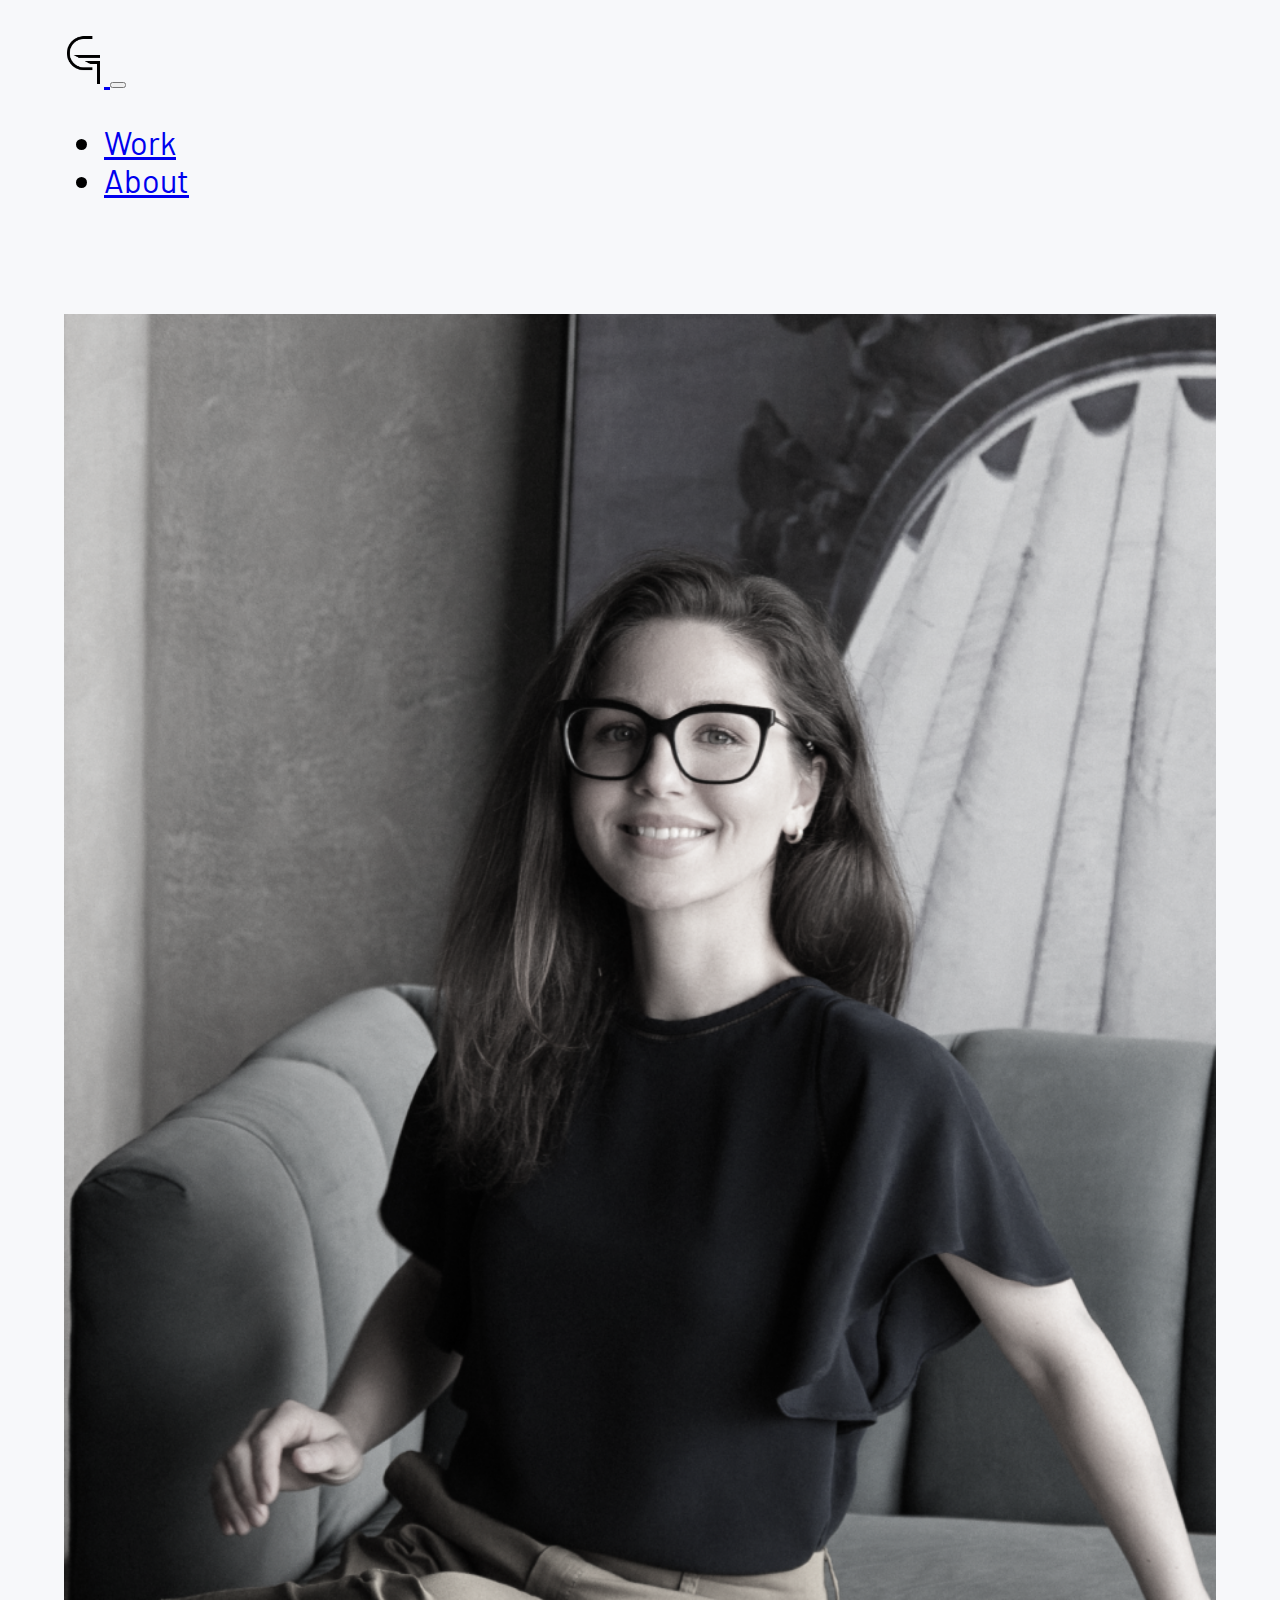
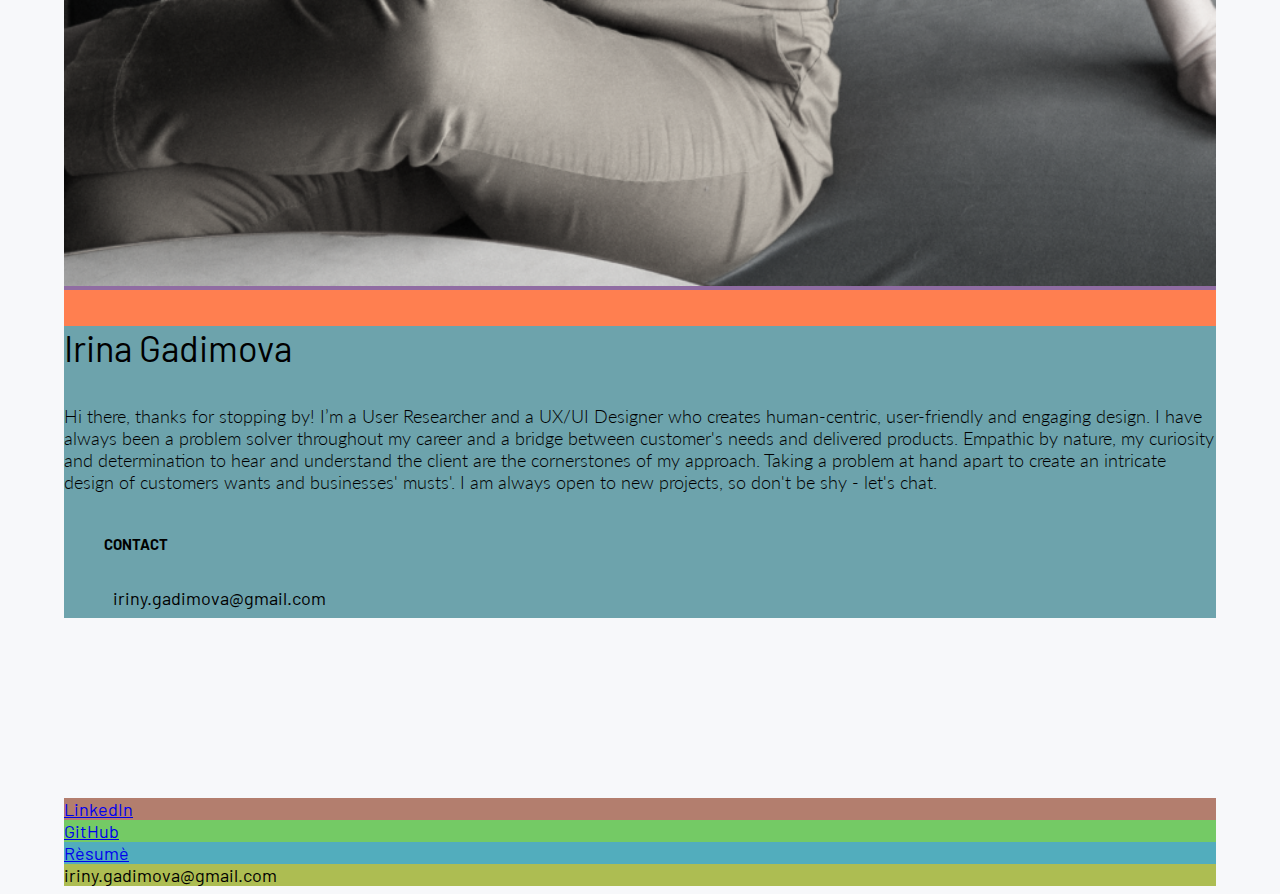
==== Views/about.html @ 30be273a "first push" ====
<!DOCTYPE html>
<html lang="en">
<head>
    <meta charset="UTF-8">
    <meta http-equiv="X-UA-Compatible" content="IE=edge">
    <meta name="viewport" content="width=device-width, initial-scale=1.0">
    <!--Bootstrap CSS-->
    <link href="https://cdn.jsdelivr.net/npm/bootstrap@5.0.1/dist/css/bootstrap.min.css" rel="stylesheet"
        integrity="sha384-+0n0xVW2eSR5OomGNYDnhzAbDsOXxcvSN1TPprVMTNDbiYZCxYbOOl7+AMvyTG2x" crossorigin="anonymous">
    <title>About</title>
    <link rel="stylesheet" href="../styles/style.css">
    <link rel="preconnect" href="https://fonts.gstatic.com">
    <link href="https://fonts.googleapis.com/css2?family=Barlow:wght@300;400;500&display=swap" rel="stylesheet">
    <link href="https://fonts.googleapis.com/css2?family=Lato:wght@300;400&display=swap" rel="stylesheet">
    
</head>
<body>
<!--Header-->
    <nav class="navbar navbar-expand-lg navbar-light bg-light">
        <!--margin left here-->
        <div class="container-fluid">
            <a class="navbar-brand" href="../index.html">
                <img src="../Assets/Images/Logo.png" alt="logo" width="40" height="50">
            </a>
            <button class="navbar-toggler" type="button" data-bs-toggle="collapse" data-bs-target="#navbarNav"
                aria-controls="navbarNav" aria-expanded="false" aria-label="Toggle navigation">
                <span class="navbar-toggler-icon"></span>
            </button>
            <div class="collapse navbar-collapse" id="navbarNav">
                <ul class="navbar-nav ms-auto">
                    <!--ms-auto here to align right-->
                    <li class="nav-item">
                        <a class="nav-link" href="file:///Users/irinagadimova/Documents/MyCode/Portfolio/index.html">Work</a>
                    </li>
                    <li class="nav-item">
                        <a class="nav-link active" aria-current="page" href="file:///Users/irinagadimova/Documents/MyCode/Portfolio/about.html">About</a>
                    </li>
                </ul>
            </div>
        </div>
    </nav>
<!--End of Header-->

<!--Bio-->
    <div class="bio">
        <div class="row" style="background-color: coral;">
            <div class="offset-md-1 col-md-4 offset-lg-2 col-lg-3" style="background-color: rgb(144, 108, 162);">
                <img class="image-fluid" src="../Assets/Images/Profile_img.png" alt="Irina_Gadimova" style='width: 100%;'>
            </div>

            <div class="col-lg-6 col-md-6" style="background-color: rgb(109, 163, 172);">
                <h3>Irina Gadimova</h3>
                <p>Hi there, thanks for stopping by! I’m a User Researcher and a UX/UI Designer who creates human-centric, user-friendly
                and engaging design.
                
                I have always been a problem solver throughout my career and a bridge between customer's needs and delivered products.
                Empathic by nature, my curiosity and determination to hear and understand the client are the cornerstones of my
                approach. Taking a problem at hand apart to create an intricate design of customers wants and businesses' musts'.
                
                I am always open to new projects, so don't be shy - let's chat.</p>
                <ul>
                    <h5 style=>CONTACT</h5>
                    <li>iriny.gadimova@gmail.com</li>
                    <!-- <h5>LINKS</h5>
                    <li>Rèsumè</li>
                    <li>LinkedIn</li>
                    <li>GitHub</li> -->
                </ul>
            </div>

            
        </div>
    </div>
<!--End of Bio-->

<!--Footer-->
<footer class="footer mt-auto py-3 bg-light">
    <div class="row" style="background-color: coral;">
        <div class="col-lg-2" style="background-color: rgb(179, 126, 110);"><a
                href="https://www.linkedin.com/in/irinagadimova/">LinkedIn</a>
        </div>

        <div class="col-lg-2" style="background-color: rgb(116, 202, 101);"><a
                href="https://github.com/Irina180586">GitHub</a>
        </div>

        <div class="col-lg-2" style="background-color: rgb(82, 173, 189);"><a
                href="https://drive.google.com/file/d/1n3N2F0VDuVDbtKS9IpGz_LiXDh_C2J0A/view?usp=sharing">Rèsumè</a>
        </div>

        <div class="col-lg-6 text-end" style="background-color: rgb(173, 189, 82);">
            iriny.gadimova@gmail.com
        </div>

    </div>
</footer>

<!--End of Footer-->

</body>
</html>
---- styles/style.css ----
/* Global Styles */
html {
   font-size: 18px;  
}

body{
    font-family: 'Barlow', sans-serif;
    background-color: #F7F8FA;
    margin-left: 5%;
    margin-right: 5%;
}

h1 {
    font-weight: 300;
}


h3 {
    font-size: 2rem;
    font-family: 'Barlow', sans-serif;
    font-weight: 400;
}

/* h5 {
    color: #787171;
} */

h4 {
    padding: 1.5rem;
}

p {
    font-family: 'Lato', sans-serif;
    font-weight: 300;
    font-size: 1rem;
}

.line-through {
    text-decoration: line-through 3px;
}

.bio ul {
    margin: 0px;
}

.bio ul h5 {
    padding-top: 1rem;
    
}

.bio li {
    list-style-type: none;
    padding: 0.5rem;
}



@media (max-width: 750px) {
    html {
    font-size: 16px;  
    }
}

@media (max-width: 610px) {
    html {
    font-size: 12px;  
    }

    
}

/* End of Global Styles */



/* Navigation */
nav {
    font-size: 1.8rem; 
    margin-top: 3%;
    margin-bottom: 10%;  
}

nav li {
    padding-right: 40px;
}

.dropdown-menu {
    background-color: #F7F8FA;
    
    
}

button {
    margin-top: 1%;
   
}


/* End of Navigation */


/* Hero Box */
.h5-homepage {
    color: grey;
}
/* End of Hero Box */


/* Footer */
.footer {
    margin-top: 10rem;
  

}

/* End of Footer */


/* Cards */
.card {
    background-color: #F7F8FA;
    margin-top: 5rem;
    border: hidden;
}
.card h3 {
    padding-top: 10%;
}
/* End of Cards */



/* Mobile view */
@media (max-width: 767px) {
    .bio .image-fluid{
        width: 50%  !important;
    }
    /* h1 {
        font-size: 1.6rem;
    }

    h3 {
        font-size: 1.5rem;
    }

    .h5 {
        font-size: 0.8rem;
    }

    p {
        font-size: 1rem;
    }
   
    .vcenter {
    display: inline-block;
    vertical-align: middle;
    float: none;
    } */

}
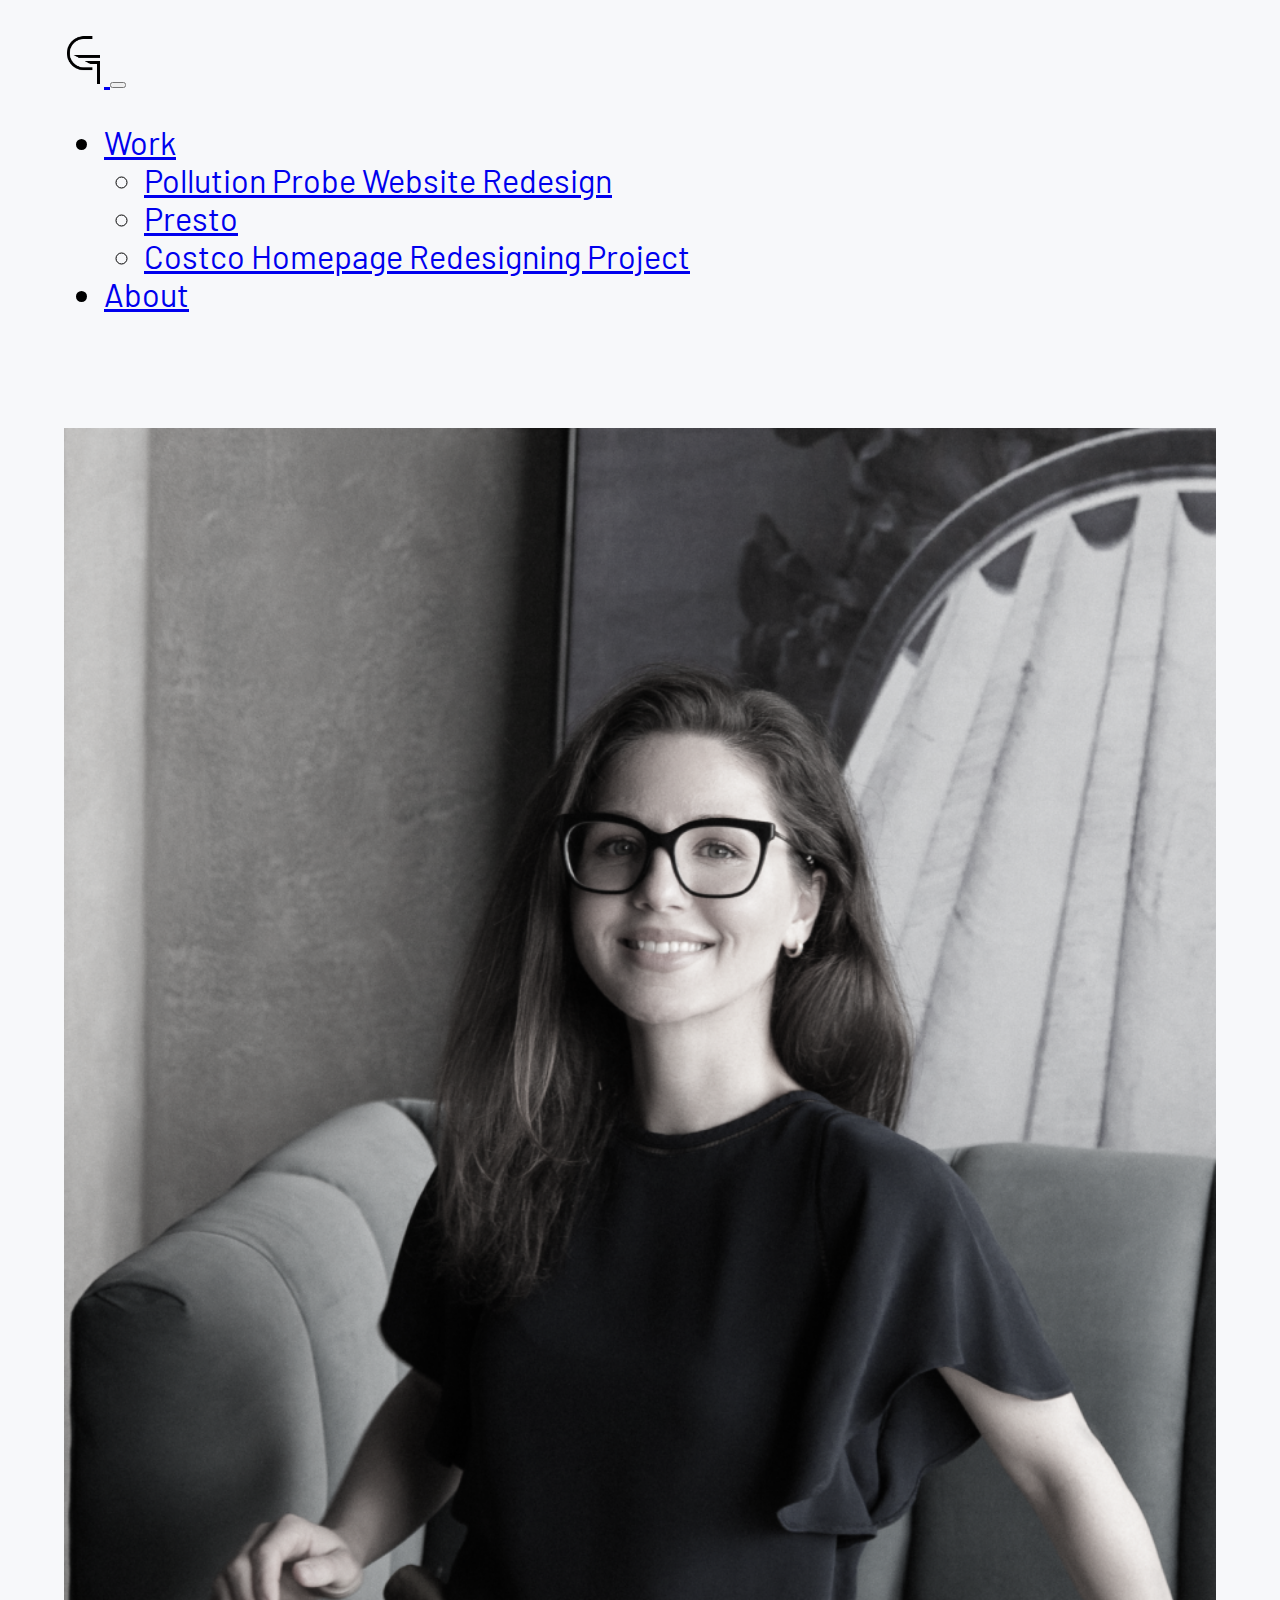
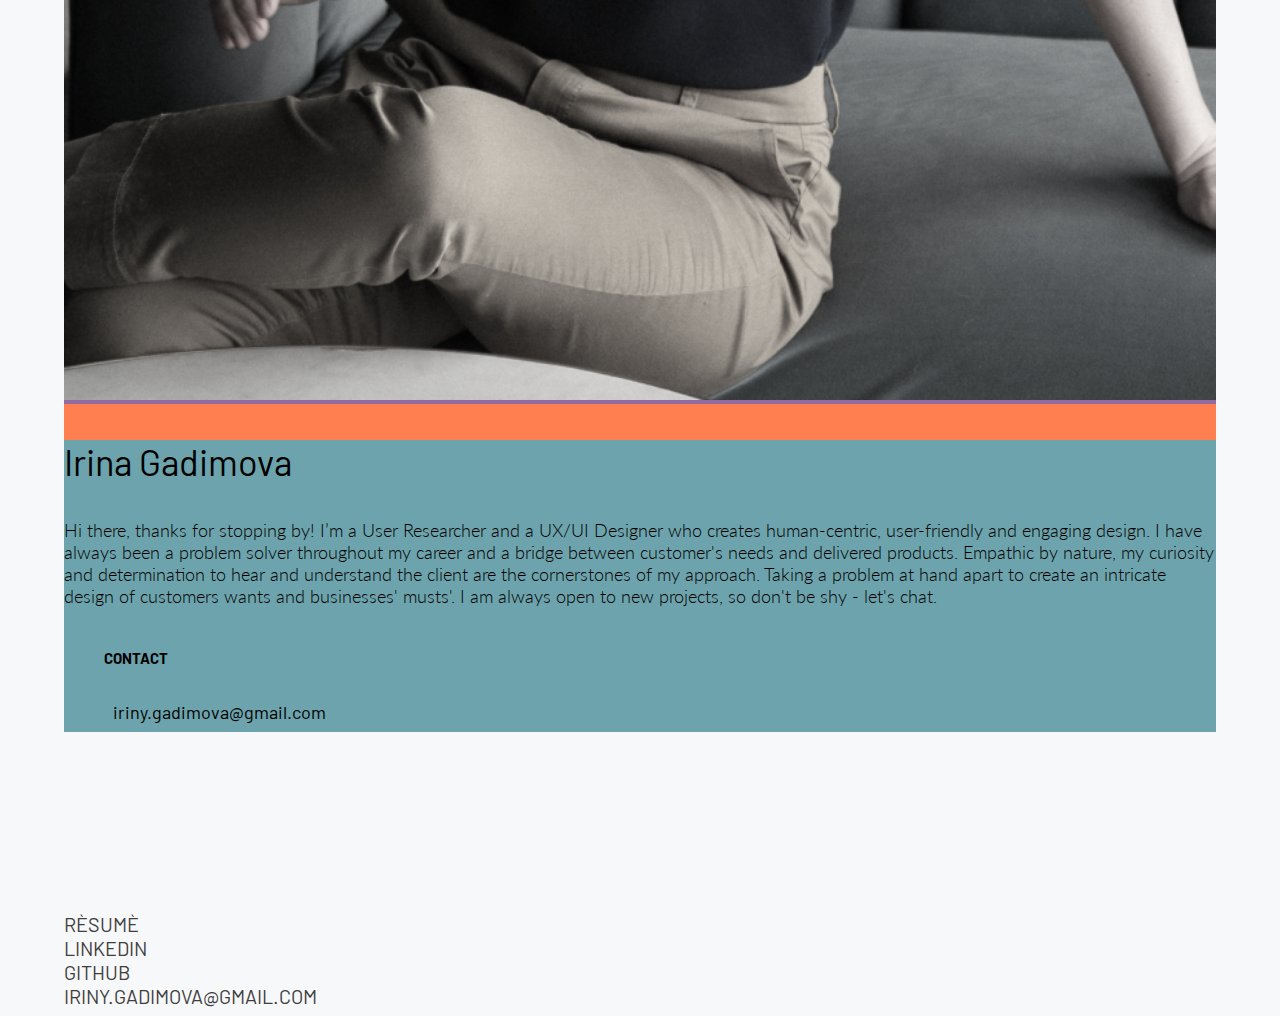
==== commit 3330f77b: "Dima fixed" ====
--- a/Views/about.html
+++ b/Views/about.html
@@ -1,5 +1,6 @@
 <!DOCTYPE html>
 <html lang="en">
+
 <head>
     <meta charset="UTF-8">
     <meta http-equiv="X-UA-Compatible" content="IE=edge">
@@ -12,10 +13,11 @@
     <link rel="preconnect" href="https://fonts.gstatic.com">
     <link href="https://fonts.googleapis.com/css2?family=Barlow:wght@300;400;500&display=swap" rel="stylesheet">
     <link href="https://fonts.googleapis.com/css2?family=Lato:wght@300;400&display=swap" rel="stylesheet">
-    
+
 </head>
+
 <body>
-<!--Header-->
+    <!--Header-->
     <nav class="navbar navbar-expand-lg navbar-light bg-light">
         <!--margin left here-->
         <div class="container-fluid">
@@ -29,35 +31,49 @@
             <div class="collapse navbar-collapse" id="navbarNav">
                 <ul class="navbar-nav ms-auto">
                     <!--ms-auto here to align right-->
-                    <li class="nav-item">
-                        <a class="nav-link" href="file:///Users/irinagadimova/Documents/MyCode/Portfolio/index.html">Work</a>
+                    <li class="nav-item dropdown">
+                        <!-- <a class="nav-link active" aria-current="page" href="#">Work</a> -->
+                        <a class="nav-link dropdown-toggle" href="../index.html" id="navbarDropdown" role="button"
+                            data-bs-toggle="dropdown" aria-expanded="false">
+                            Work
+                        </a>
+                        <ul class="dropdown-menu" aria-labelledby="navbarDropdown">
+                            <li><a class="dropdown-item" href="#">Pollution Probe Website Redesign</a></li>
+                            <li><a class="dropdown-item" href="#">Presto</a></li>
+                            <li><a class="dropdown-item" href="#">Costco Homepage Redesigning Project</a></li>
+                        </ul>
                     </li>
                     <li class="nav-item">
-                        <a class="nav-link active" aria-current="page" href="file:///Users/irinagadimova/Documents/MyCode/Portfolio/about.html">About</a>
+                        <a class="nav-link active" href="#">About</a>
                     </li>
                 </ul>
             </div>
         </div>
     </nav>
-<!--End of Header-->
+    <!--End of Header-->
 
-<!--Bio-->
+    <!--Bio-->
     <div class="bio">
         <div class="row" style="background-color: coral;">
             <div class="offset-md-1 col-md-4 offset-lg-2 col-lg-3" style="background-color: rgb(144, 108, 162);">
-                <img class="image-fluid" src="../Assets/Images/Profile_img.png" alt="Irina_Gadimova" style='width: 100%;'>
+                <img class="image-fluid" src="../Assets/Images/Profile_img.png" alt="Irina_Gadimova"
+                    style='width: 100%;'>
             </div>
 
             <div class="col-lg-6 col-md-6" style="background-color: rgb(109, 163, 172);">
                 <h3>Irina Gadimova</h3>
-                <p>Hi there, thanks for stopping by! I’m a User Researcher and a UX/UI Designer who creates human-centric, user-friendly
-                and engaging design.
-                
-                I have always been a problem solver throughout my career and a bridge between customer's needs and delivered products.
-                Empathic by nature, my curiosity and determination to hear and understand the client are the cornerstones of my
-                approach. Taking a problem at hand apart to create an intricate design of customers wants and businesses' musts'.
-                
-                I am always open to new projects, so don't be shy - let's chat.</p>
+                <p>Hi there, thanks for stopping by! I’m a User Researcher and a UX/UI Designer who creates
+                    human-centric, user-friendly
+                    and engaging design.
+
+                    I have always been a problem solver throughout my career and a bridge between customer's needs and
+                    delivered products.
+                    Empathic by nature, my curiosity and determination to hear and understand the client are the
+                    cornerstones of my
+                    approach. Taking a problem at hand apart to create an intricate design of customers wants and
+                    businesses' musts'.
+
+                    I am always open to new projects, so don't be shy - let's chat.</p>
                 <ul>
                     <h5 style=>CONTACT</h5>
                     <li>iriny.gadimova@gmail.com</li>
@@ -68,34 +84,38 @@
                 </ul>
             </div>
 
-            
+
         </div>
     </div>
-<!--End of Bio-->
+    <!--End of Bio-->
 
-<!--Footer-->
-<footer class="footer mt-auto py-3 bg-light">
-    <div class="row" style="background-color: coral;">
-        <div class="col-lg-2" style="background-color: rgb(179, 126, 110);"><a
-                href="https://www.linkedin.com/in/irinagadimova/">LinkedIn</a>
+    <!--Footer-->
+    <footer class="footer  pb-4 bg-light">
+        <div class="row links">
+            <div class="col">
+                <div class="row">
+
+                    <div class="col col-sm-3 col-md-3 col-lg-3 col-xl-2">
+                        <a class="email-link"
+                            href="https://drive.google.com/file/d/1n3N2F0VDuVDbtKS9IpGz_LiXDh_C2J0A/view?usp=sharing">Rèsumè</a>
+                    </div>
+                    <div class="col col-sm-4 col-md-3 col-lg-3 col-xl-2">
+                        <a class="email-link" href="https://www.linkedin.com/in/irinagadimova/">LinkedIn</a>
+                    </div>
+                    <div class="col col-sm-3 col-md-2 col-lg-3 col-xl-2">
+                        <a class="email-link" href="https://github.com/Irina180586">GitHub</a>
+                    </div>
+                </div>
+            </div>
+
+            <div class="col text-end text-bottom">
+                <a class="email-link" href="mailto:iriny.gadimova@gmail.com?subject=Hello%20Ira, %20let's%20chat!">
+                    iriny.gadimova@gmail.com</a>
+            </div>
         </div>
-
-        <div class="col-lg-2" style="background-color: rgb(116, 202, 101);"><a
-                href="https://github.com/Irina180586">GitHub</a>
-        </div>
-
-        <div class="col-lg-2" style="background-color: rgb(82, 173, 189);"><a
-                href="https://drive.google.com/file/d/1n3N2F0VDuVDbtKS9IpGz_LiXDh_C2J0A/view?usp=sharing">Rèsumè</a>
-        </div>
-
-        <div class="col-lg-6 text-end" style="background-color: rgb(173, 189, 82);">
-            iriny.gadimova@gmail.com
-        </div>
-
-    </div>
-</footer>
-
-<!--End of Footer-->
+    </footer>
+    <!--End of Footer-->
 
 </body>
+
 </html>--- a/styles/style.css
+++ b/styles/style.css
@@ -1,9 +1,9 @@
 /* Global Styles */
 html {
-   font-size: 18px;  
+    font-size: 18px;
 }
 
-body{
+body {
     font-family: 'Barlow', sans-serif;
     background-color: #F7F8FA;
     margin-left: 5%;
@@ -45,7 +45,7 @@
 
 .bio ul h5 {
     padding-top: 1rem;
-    
+
 }
 
 .bio li {
@@ -57,16 +57,16 @@
 
 @media (max-width: 750px) {
     html {
-    font-size: 16px;  
+        font-size: 16px;
     }
 }
 
 @media (max-width: 610px) {
     html {
-    font-size: 12px;  
+        font-size: 12px;
     }
 
-    
+
 }
 
 /* End of Global Styles */
@@ -75,9 +75,9 @@
 
 /* Navigation */
 nav {
-    font-size: 1.8rem; 
+    font-size: 1.8rem;
     margin-top: 3%;
-    margin-bottom: 10%;  
+    margin-bottom: 10%;
 }
 
 nav li {
@@ -86,13 +86,13 @@
 
 .dropdown-menu {
     background-color: #F7F8FA;
-    
-    
+
+
 }
 
 button {
     margin-top: 1%;
-   
+
 }
 
 
@@ -103,18 +103,48 @@
 .h5-homepage {
     color: grey;
 }
+
 /* End of Hero Box */
 
 
 /* Footer */
 .footer {
     margin-top: 10rem;
-  
+}
 
+.email-link {
+    font-size: 1.1rem;
+    text-decoration: none;
+    text-transform: uppercase;
+    color: rgb(62, 62, 62);
+}
+
+.email-link:hover {
+    font-weight: 500;
+
+    color: rgb(20, 20, 20);
 }
 
 /* End of Footer */
 
+/* Case Study Buttons */
+.p-probe:hover {
+    background-color: #a3c5c2;
+    border-color: transparent;
+    color: rgb(35, 35, 35);
+}
+
+.presto:hover {
+    background-color: #85c280;
+    border-color: transparent;
+    color: rgb(35, 35, 35);
+}
+
+.costco:hover {
+    background-color: #5eb0ea;
+    border-color: transparent;
+    color: rgb(35, 35, 35);
+}
 
 /* Cards */
 .card {
@@ -122,18 +152,21 @@
     margin-top: 5rem;
     border: hidden;
 }
+
 .card h3 {
     padding-top: 10%;
 }
+
 /* End of Cards */
 
 
 
 /* Mobile view */
 @media (max-width: 767px) {
-    .bio .image-fluid{
-        width: 50%  !important;
+    .bio .image-fluid {
+        width: 50% !important;
     }
+
     /* h1 {
         font-size: 1.6rem;
     }
@@ -156,4 +189,4 @@
     float: none;
     } */
 
-}
+}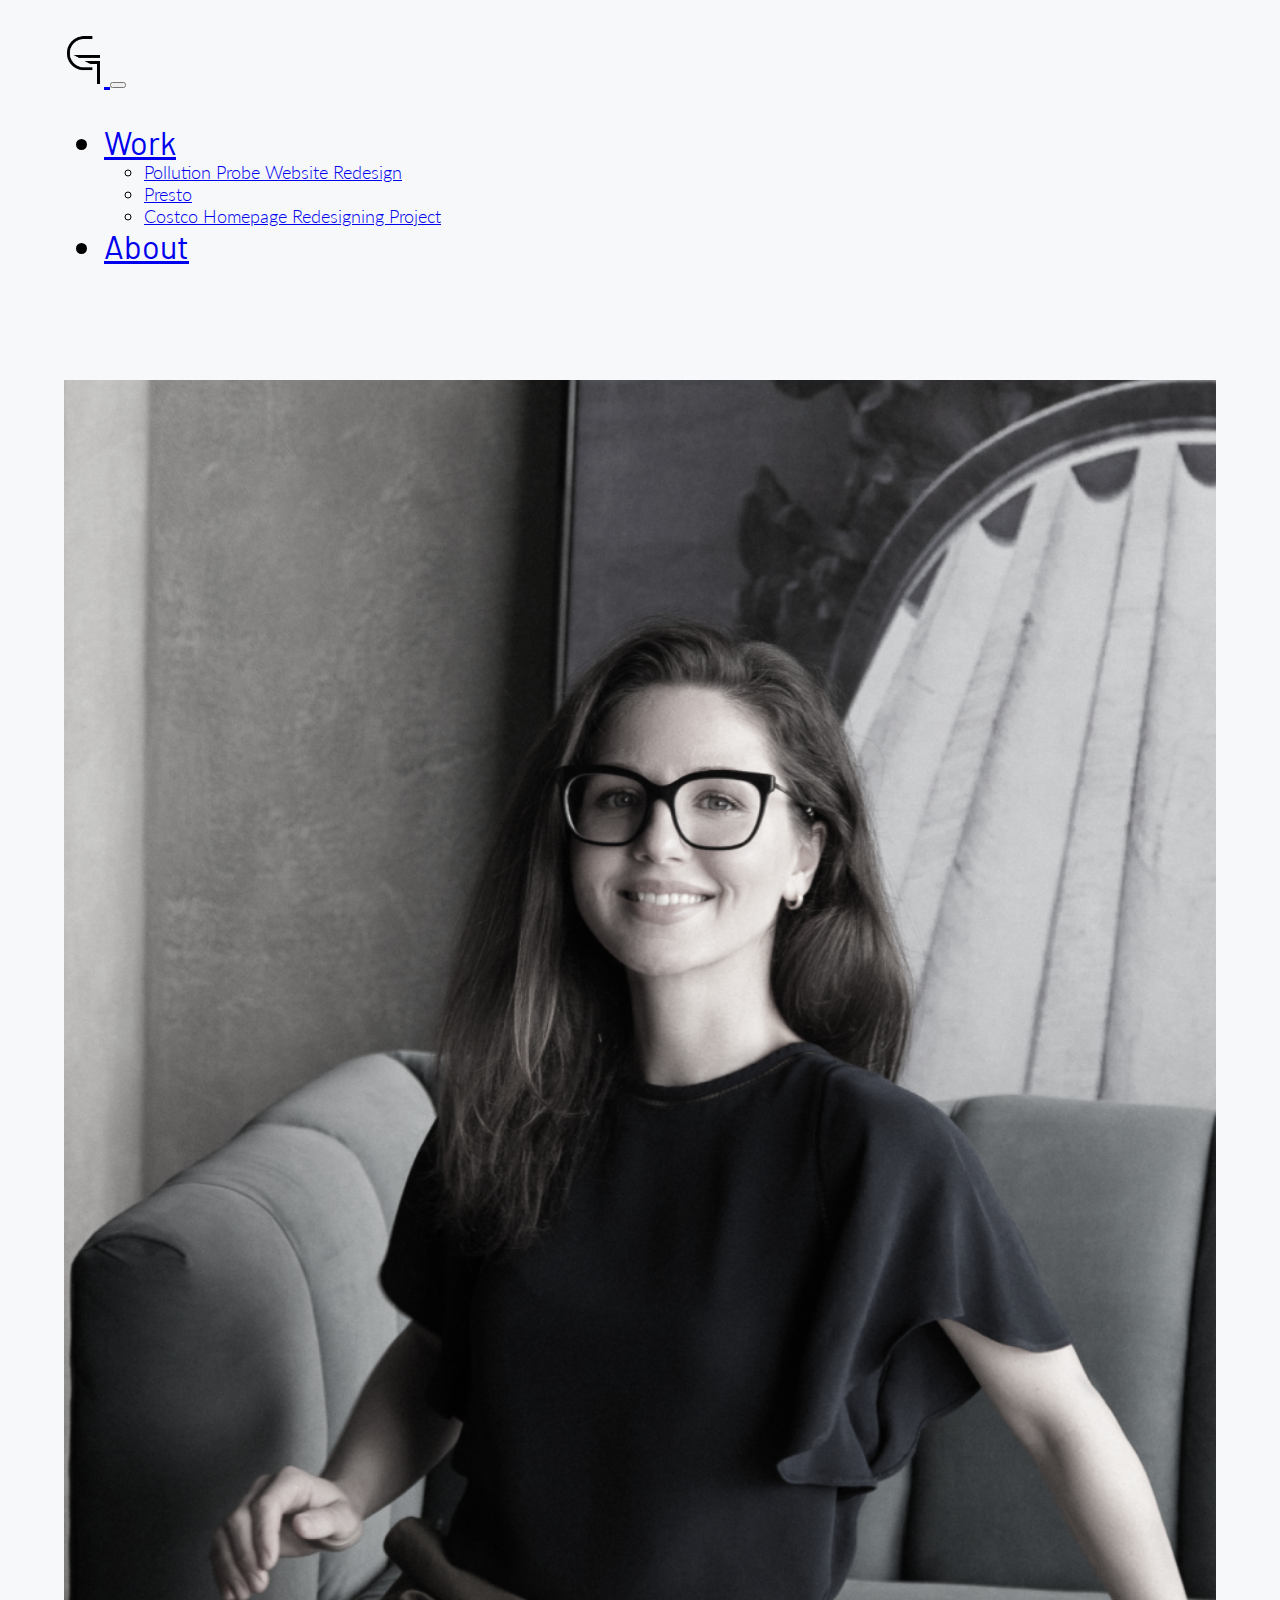
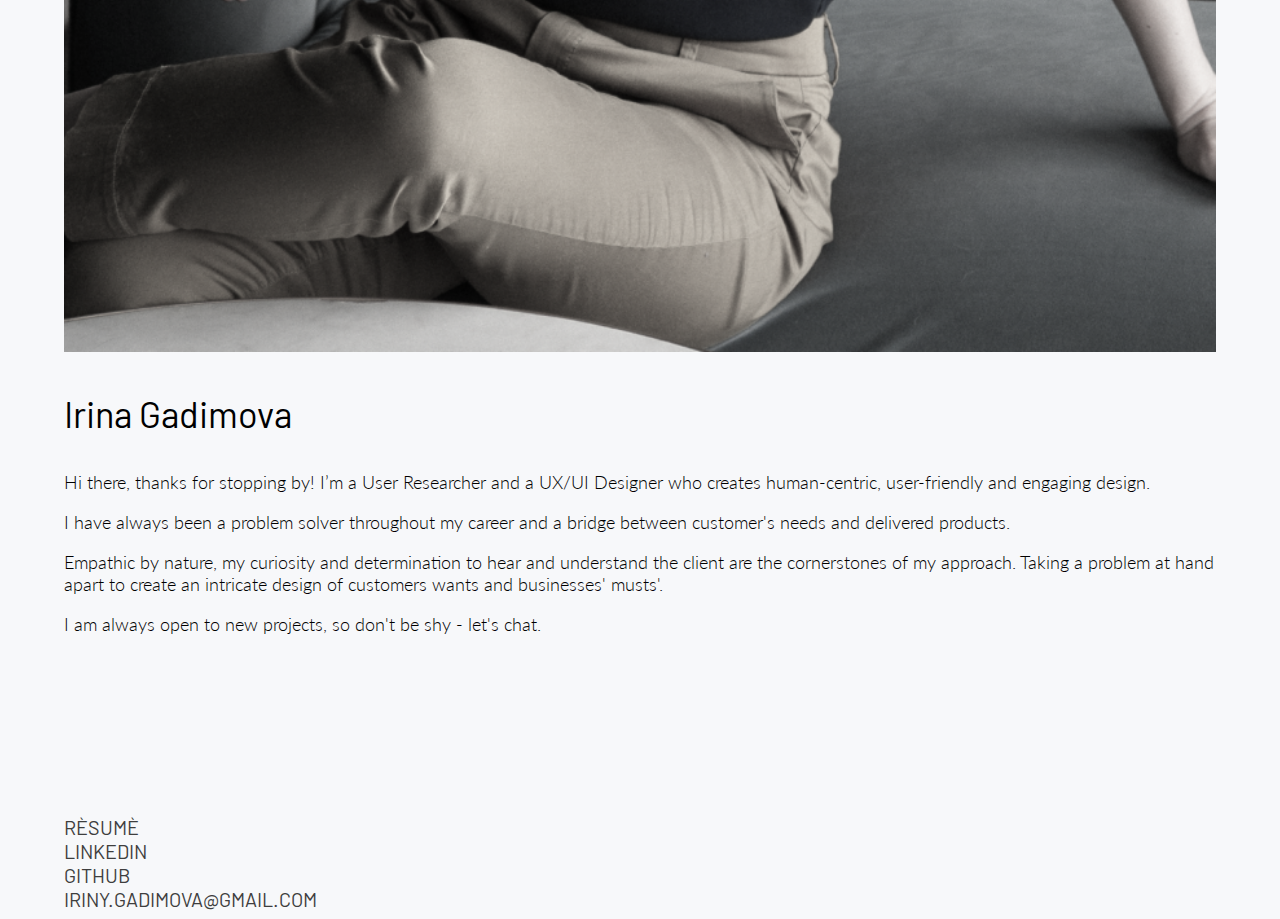
==== commit 7e1b6857: "commit" ====
--- a/Views/about.html
+++ b/Views/about.html
@@ -54,34 +54,34 @@
 
     <!--Bio-->
     <div class="bio">
-        <div class="row" style="background-color: coral;">
-            <div class="offset-md-1 col-md-4 offset-lg-2 col-lg-3" style="background-color: rgb(144, 108, 162);">
+        <div class="row">
+            <div class="offset-md-1 col-md-4 offset-lg-2 col-lg-3">
                 <img class="image-fluid" src="../Assets/Images/Profile_img.png" alt="Irina_Gadimova"
                     style='width: 100%;'>
             </div>
 
-            <div class="col-lg-6 col-md-6" style="background-color: rgb(109, 163, 172);">
+            <div class="col-lg-6 col-md-6">
                 <h3>Irina Gadimova</h3>
-                <p>Hi there, thanks for stopping by! I’m a User Researcher and a UX/UI Designer who creates
+                <p class="bio">Hi there, thanks for stopping by! I’m a User Researcher and a UX/UI Designer who creates
                     human-centric, user-friendly
-                    and engaging design.
+                    and engaging design.</p>
 
-                    I have always been a problem solver throughout my career and a bridge between customer's needs and
-                    delivered products.
-                    Empathic by nature, my curiosity and determination to hear and understand the client are the
+                    <p>I have always been a problem solver throughout my career and a bridge between customer's needs and
+                    delivered products.</p>
+                    <p>Empathic by nature, my curiosity and determination to hear and understand the client are the
                     cornerstones of my
                     approach. Taking a problem at hand apart to create an intricate design of customers wants and
-                    businesses' musts'.
+                    businesses' musts'.</p>
 
-                    I am always open to new projects, so don't be shy - let's chat.</p>
-                <ul>
+                    <p>I am always open to new projects, so don't be shy - let's chat.</p>
+                <!-- <ul class="contact">
                     <h5 style=>CONTACT</h5>
                     <li>iriny.gadimova@gmail.com</li>
-                    <!-- <h5>LINKS</h5>
+                    <h5>LINKS</h5>
                     <li>Rèsumè</li>
                     <li>LinkedIn</li>
-                    <li>GitHub</li> -->
-                </ul>
+                    <li>GitHub</li>
+                </ul> -->
             </div>
 
 
--- a/styles/style.css
+++ b/styles/style.css
@@ -21,9 +21,10 @@
     font-weight: 400;
 }
 
-/* h5 {
-    color: #787171;
-} */
+h5 {
+    padding-top: 2rem;
+    padding-bottom: 0.3rem;
+} 
 
 h4 {
     padding: 1.5rem;
@@ -34,6 +35,17 @@
     font-weight: 300;
     font-size: 1rem;
 }
+
+ul:not(.navbar-nav){
+    font-family: 'Lato', sans-serif;
+    font-weight: 300;
+    font-size: 1rem;
+}
+
+li{
+    
+}
+
 
 .line-through {
     text-decoration: line-through 3px;
@@ -129,21 +141,21 @@
 
 /* Case Study Buttons */
 .p-probe:hover {
-    background-color: #a3c5c2;
+    background-color: #000280;
     border-color: transparent;
-    color: rgb(35, 35, 35);
+    color: rgb(255, 255, 255);
 }
 
 .presto:hover {
-    background-color: #85c280;
+    background-color: #000280;
     border-color: transparent;
-    color: rgb(35, 35, 35);
+    color: rgb(252, 252, 252);
 }
 
 .costco:hover {
-    background-color: #5eb0ea;
+    background-color: #000280;
     border-color: transparent;
-    color: rgb(35, 35, 35);
+    color: rgb(255, 255, 255);
 }
 
 /* Cards */
@@ -158,6 +170,20 @@
 }
 
 /* End of Cards */
+
+
+
+
+/* About */
+.bio {
+    margin-top: 2rem;
+}
+ul contact {
+    margin: 5%;
+}
+
+/* End of About */
+
 
 
 
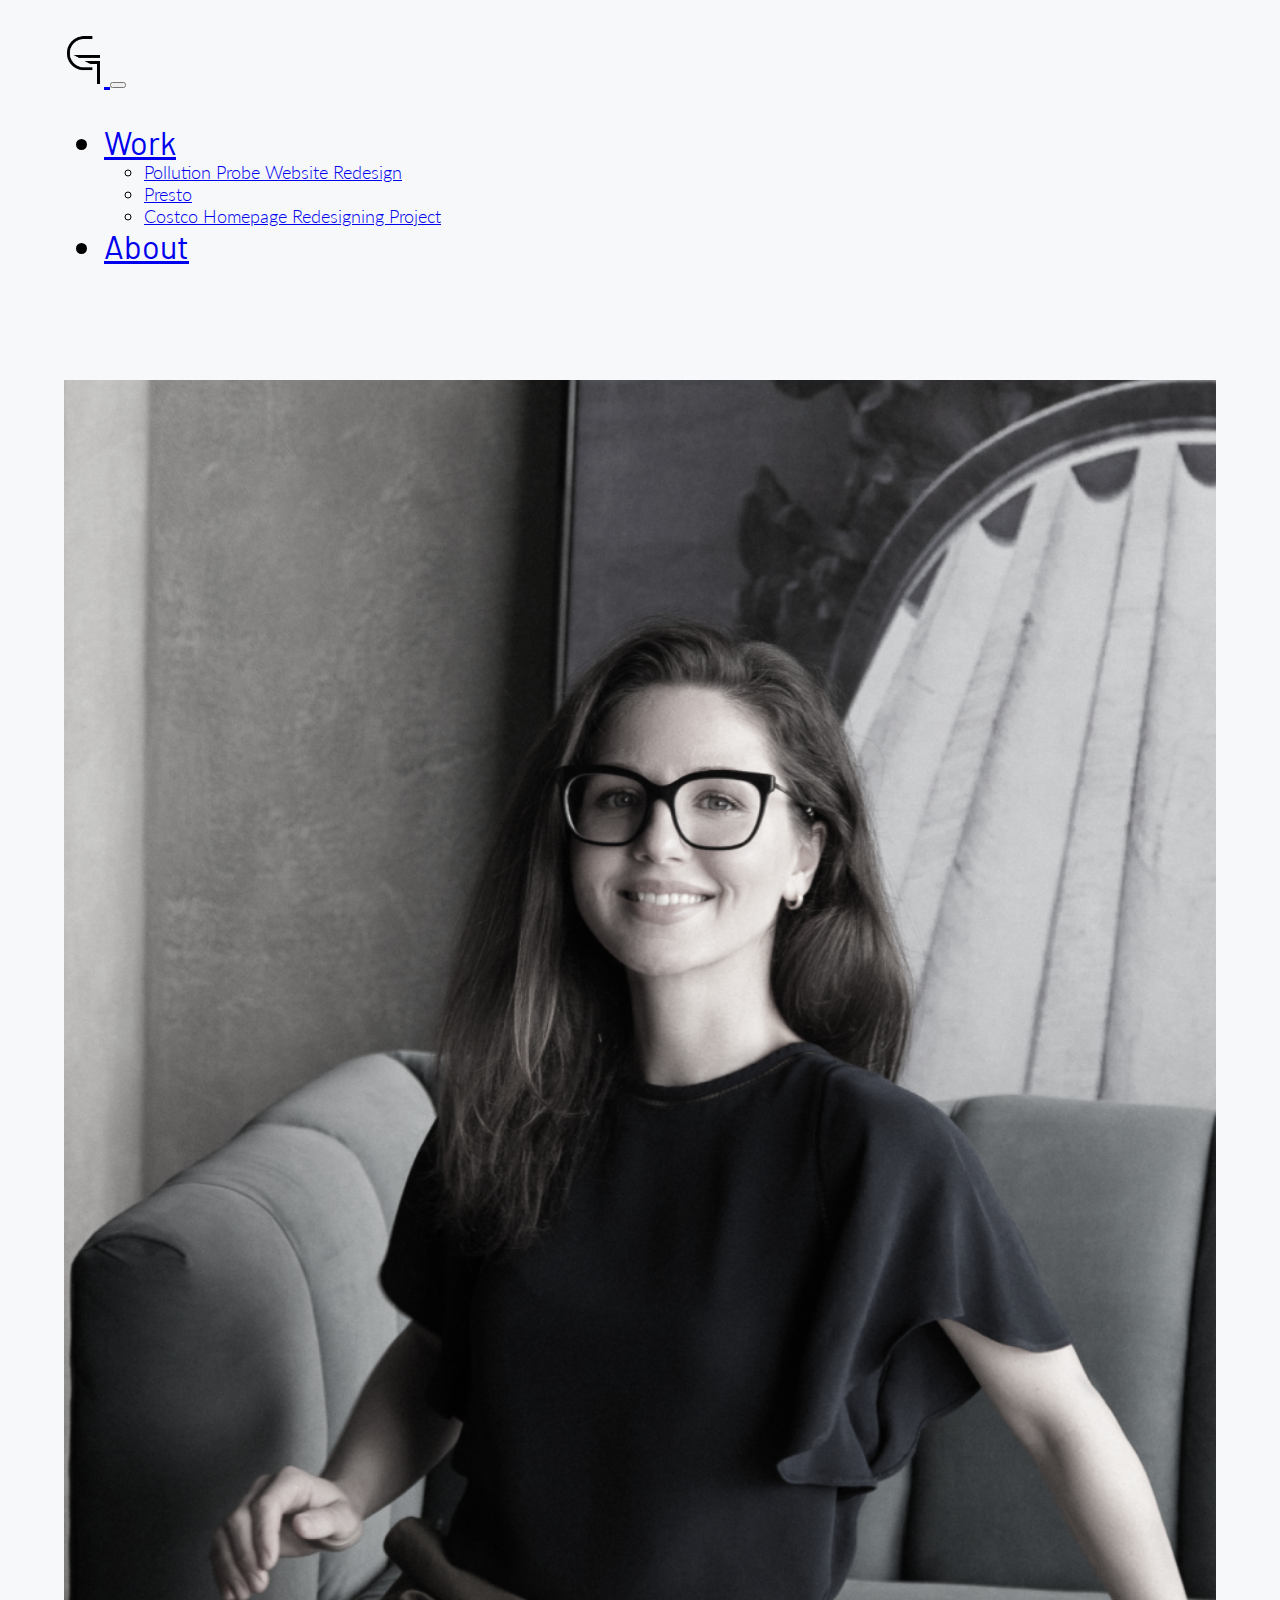
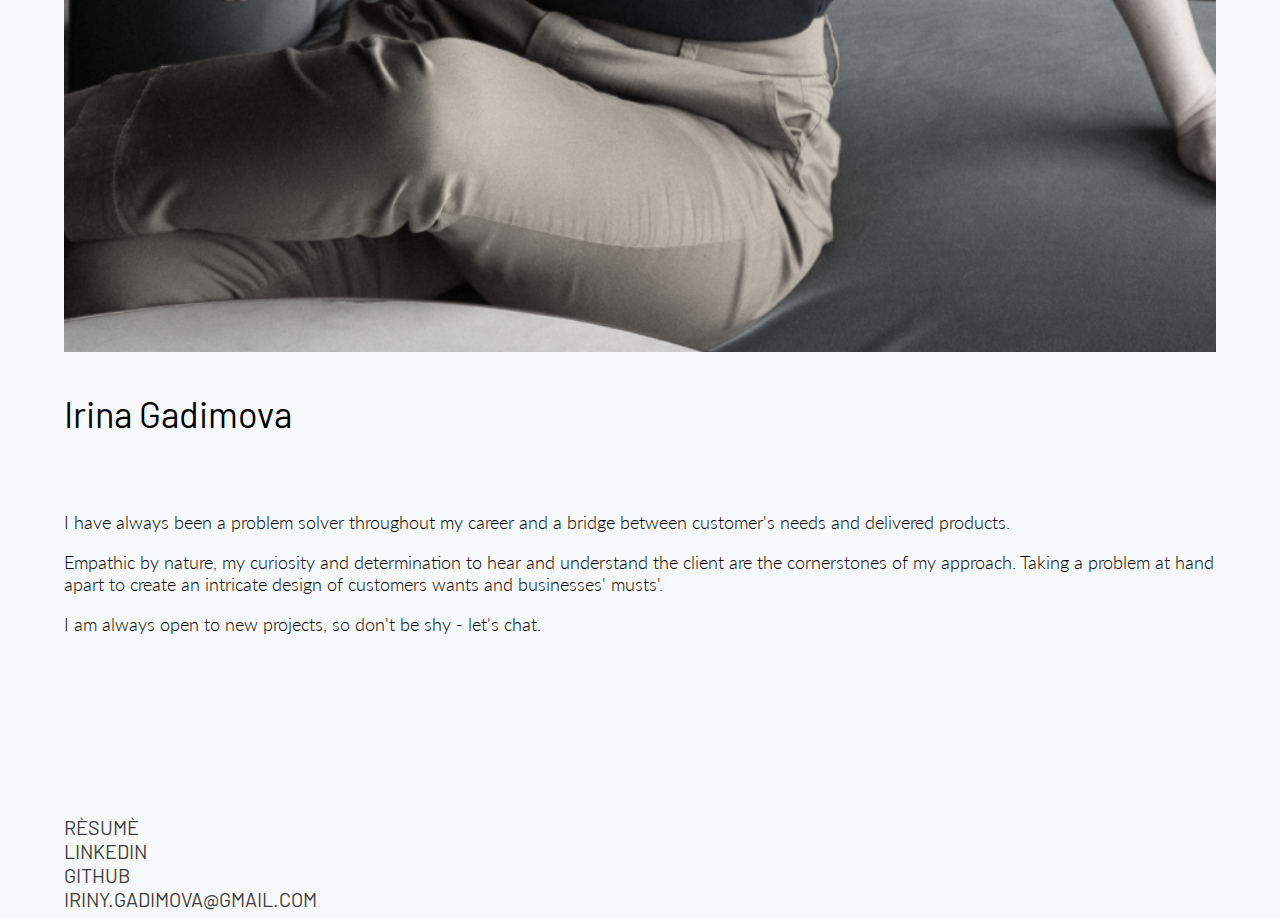
==== commit 726b72b2: "sparkles" ====
--- a/Views/about.html
+++ b/Views/about.html
@@ -8,7 +8,7 @@
     <!--Bootstrap CSS-->
     <link href="https://cdn.jsdelivr.net/npm/bootstrap@5.0.1/dist/css/bootstrap.min.css" rel="stylesheet"
         integrity="sha384-+0n0xVW2eSR5OomGNYDnhzAbDsOXxcvSN1TPprVMTNDbiYZCxYbOOl7+AMvyTG2x" crossorigin="anonymous">
-    <title>About</title>
+    <title>About IG</title>
     <link rel="stylesheet" href="../styles/style.css">
     <link rel="preconnect" href="https://fonts.gstatic.com">
     <link href="https://fonts.googleapis.com/css2?family=Barlow:wght@300;400;500&display=swap" rel="stylesheet">
@@ -33,18 +33,20 @@
                     <!--ms-auto here to align right-->
                     <li class="nav-item dropdown">
                         <!-- <a class="nav-link active" aria-current="page" href="#">Work</a> -->
-                        <a class="nav-link dropdown-toggle" href="../index.html" id="navbarDropdown" role="button"
+                        <a class="nav-link  dropdown-toggle" href="#" id="navbarDropdown" role="button"
                             data-bs-toggle="dropdown" aria-expanded="false">
                             Work
                         </a>
                         <ul class="dropdown-menu" aria-labelledby="navbarDropdown">
-                            <li><a class="dropdown-item" href="#">Pollution Probe Website Redesign</a></li>
-                            <li><a class="dropdown-item" href="#">Presto</a></li>
-                            <li><a class="dropdown-item" href="#">Costco Homepage Redesigning Project</a></li>
+                            <li><a class="dropdown-item" href="../Views/PollutionProbe.html">Pollution Probe Website
+                                    Redesign</a></li>
+                            <li><a class="dropdown-item" href="../Views/presto.html">Presto</a></li>
+                            <li><a class="dropdown-item" href="#">Costco Homepage Redesigning
+                                    Project</a></li>
                         </ul>
                     </li>
                     <li class="nav-item">
-                        <a class="nav-link active" href="#">About</a>
+                        <a class="nav-link active" href="../Views/about.html">About</a>
                     </li>
                 </ul>
             </div>
@@ -66,14 +68,14 @@
                     human-centric, user-friendly
                     and engaging design.</p>
 
-                    <p>I have always been a problem solver throughout my career and a bridge between customer's needs and
+                <p>I have always been a problem solver throughout my career and a bridge between customer's needs and
                     delivered products.</p>
-                    <p>Empathic by nature, my curiosity and determination to hear and understand the client are the
+                <p>Empathic by nature, my curiosity and determination to hear and understand the client are the
                     cornerstones of my
                     approach. Taking a problem at hand apart to create an intricate design of customers wants and
                     businesses' musts'.</p>
 
-                    <p>I am always open to new projects, so don't be shy - let's chat.</p>
+                <p>I am always open to new projects, so don't be shy - let's chat.</p>
                 <!-- <ul class="contact">
                     <h5 style=>CONTACT</h5>
                     <li>iriny.gadimova@gmail.com</li>
@@ -90,7 +92,7 @@
     <!--End of Bio-->
 
     <!--Footer-->
-    <footer class="footer  pb-4 bg-light">
+    <footer class="footer bg-light">
         <div class="row links">
             <div class="col">
                 <div class="row">
@@ -115,7 +117,15 @@
         </div>
     </footer>
     <!--End of Footer-->
+    <script src="https://cdn.jsdelivr.net/npm/@popperjs/core@2.9.2/dist/umd/popper.min.js"
+        integrity="sha384-IQsoLXl5PILFhosVNubq5LC7Qb9DXgDA9i+tQ8Zj3iwWAwPtgFTxbJ8NT4GN1R8p"
+        crossorigin="anonymous"></script>
+    <script src="https://cdn.jsdelivr.net/npm/bootstrap@5.0.1/dist/js/bootstrap.min.js"
+        integrity="sha384-Atwg2Pkwv9vp0ygtn1JAojH0nYbwNJLPhwyoVbhoPwBhjQPR5VtM2+xf0Uwh9KtT"
+        crossorigin="anonymous"></script>
+    <script src="../Scripts/main.js"></script>
 
 </body>
 
+
 </html>--- a/styles/style.css
+++ b/styles/style.css
@@ -24,7 +24,7 @@
 h5 {
     padding-top: 2rem;
     padding-bottom: 0.3rem;
-} 
+}
 
 h4 {
     padding: 1.5rem;
@@ -36,14 +36,10 @@
     font-size: 1rem;
 }
 
-ul:not(.navbar-nav){
+ul:not(.navbar-nav) {
     font-family: 'Lato', sans-serif;
     font-weight: 300;
     font-size: 1rem;
-}
-
-li{
-    
 }
 
 
@@ -92,8 +88,8 @@
     margin-bottom: 10%;
 }
 
-nav li {
-    padding-right: 40px;
+.nav-link {
+    padding-right: 40px !important;
 }
 
 .dropdown-menu {
@@ -121,8 +117,25 @@
 
 /* Footer */
 .footer {
+    transition-delay: 0.5s;
     margin-top: 10rem;
-}
+    transition-duration: 0.5s;
+    opacity: 0;
+}
+
+.project {
+    font-size: 1.5rem;
+    color: rgb(59, 59, 59);
+    text-decoration: none;
+}
+
+.project:hover {
+    font-weight: 500;
+    color: black
+}
+
+
+
 
 .email-link {
     font-size: 1.1rem;
@@ -140,20 +153,10 @@
 /* End of Footer */
 
 /* Case Study Buttons */
-.p-probe:hover {
-    background-color: #000280;
-    border-color: transparent;
-    color: rgb(255, 255, 255);
-}
-
-.presto:hover {
-    background-color: #000280;
-    border-color: transparent;
-    color: rgb(252, 252, 252);
-}
-
+.p-probe:hover,
+.presto:hover,
 .costco:hover {
-    background-color: #000280;
+    background-color: #343434;
     border-color: transparent;
     color: rgb(255, 255, 255);
 }
@@ -171,13 +174,20 @@
 
 /* End of Cards */
 
-
-
+.pp-first {
+    margin-top: 2.5rem;
+    margin-bottom: 2.5rem;
+}
+
+.dropdown-menu {
+    transition: all 0.5s;
+}
 
 /* About */
 .bio {
     margin-top: 2rem;
 }
+
 ul contact {
     margin: 5%;
 }
@@ -193,26 +203,48 @@
         width: 50% !important;
     }
 
-    /* h1 {
-        font-size: 1.6rem;
-    }
-
-    h3 {
-        font-size: 1.5rem;
-    }
-
-    .h5 {
-        font-size: 0.8rem;
-    }
-
-    p {
-        font-size: 1rem;
-    }
-   
-    .vcenter {
-    display: inline-block;
-    vertical-align: middle;
-    float: none;
-    } */
+
+
+}
+
+
+/* Animations */
+.bio {
+    transition: all 0.5s;
+    opacity: 0;
+}
+
+.f1,
+.f2,
+.f3,
+.f4,
+.f5 {
+    transition-duration: 0.7s;
+    opacity: 0;
+}
+
+.f1 {
+    transition-delay: 0;
+}
+
+.f2 {
+    transition-delay: 0.2s;
+}
+
+.f3 {
+    transition-delay: 0.4s;
+}
+
+.f4 {
+    transition-delay: 0.6s;
+}
+
+.f5 {
+    transition-delay: 0.8s;
+}
+
+.navbar-brand:hover {
+    transform: scale(1.2);
+    transition: all 0.2s;
 
 }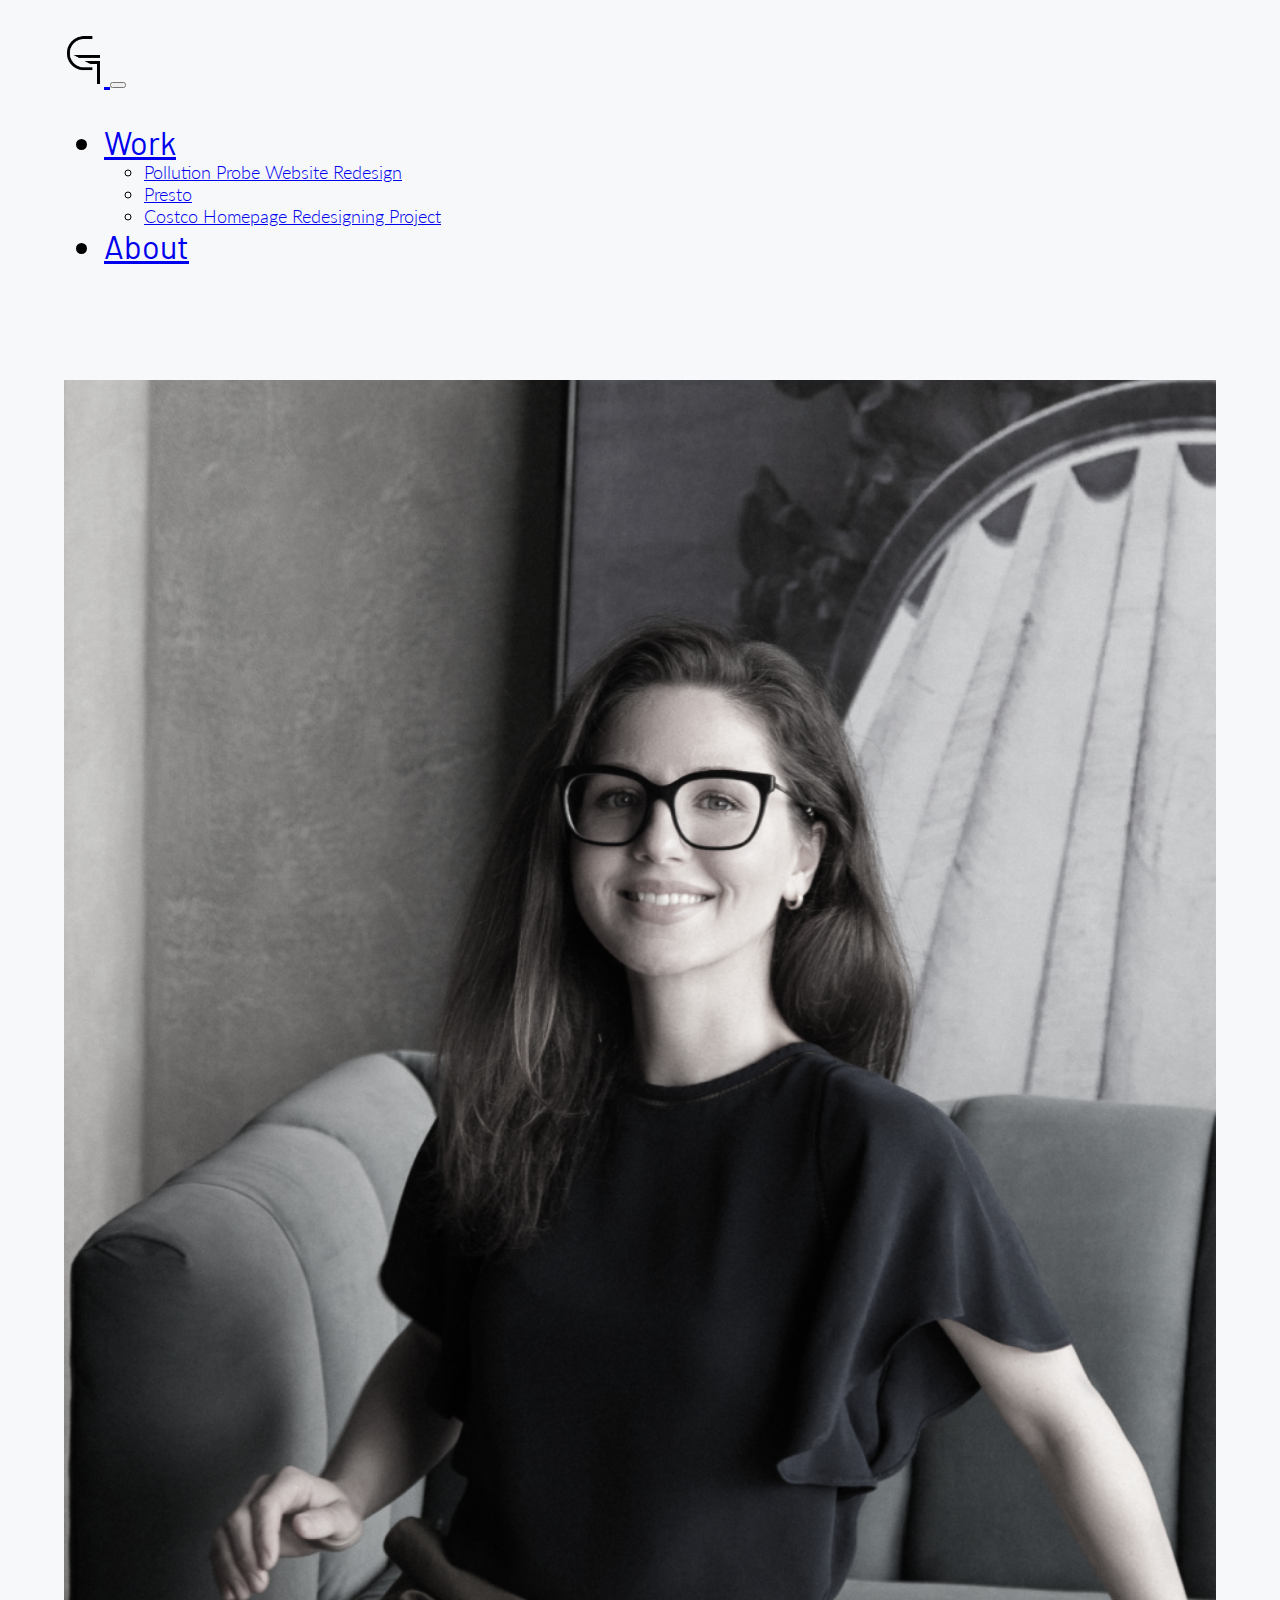
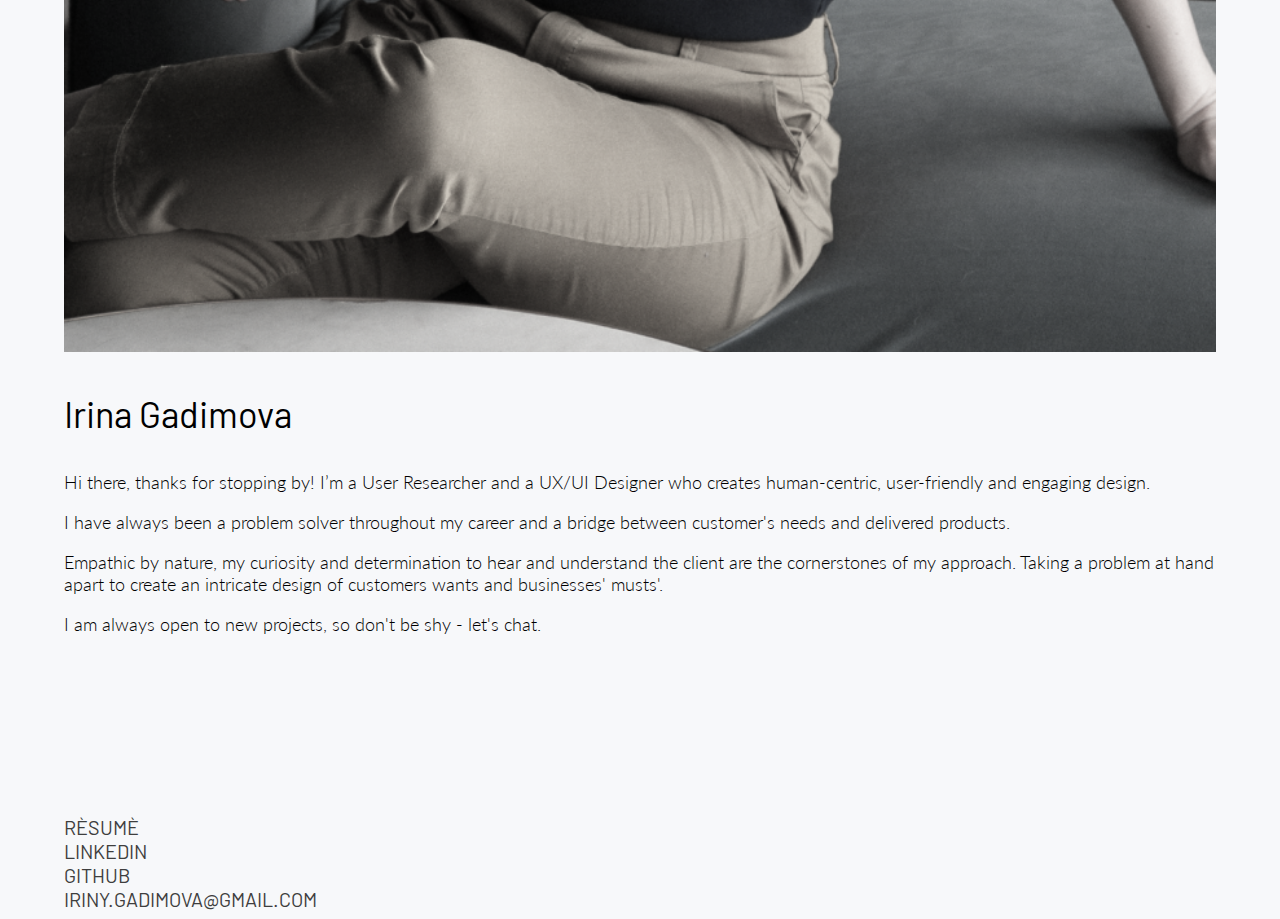
==== commit e8d044d8: "fixed stuff" ====
--- a/Views/about.html
+++ b/Views/about.html
@@ -56,26 +56,29 @@
 
     <!--Bio-->
     <div class="bio">
-        <div class="row">
+        <div class="row f1">
             <div class="offset-md-1 col-md-4 offset-lg-2 col-lg-3">
                 <img class="image-fluid" src="../Assets/Images/Profile_img.png" alt="Irina_Gadimova"
                     style='width: 100%;'>
             </div>
 
             <div class="col-lg-6 col-md-6">
-                <h3>Irina Gadimova</h3>
-                <p class="bio">Hi there, thanks for stopping by! I’m a User Researcher and a UX/UI Designer who creates
+                <h3 class="f2">Irina Gadimova</h3>
+                <p class="f3">Hi there, thanks for stopping by! I’m a User Researcher and a UX/UI Designer who creates
                     human-centric, user-friendly
                     and engaging design.</p>
 
-                <p>I have always been a problem solver throughout my career and a bridge between customer's needs and
+                <p class="f4">I have always been a problem solver throughout my career and a bridge between customer's needs and
                     delivered products.</p>
-                <p>Empathic by nature, my curiosity and determination to hear and understand the client are the
+
+                <div class="f5">
+                <p >Empathic by nature, my curiosity and determination to hear and understand the client are the
                     cornerstones of my
                     approach. Taking a problem at hand apart to create an intricate design of customers wants and
                     businesses' musts'.</p>
 
-                <p>I am always open to new projects, so don't be shy - let's chat.</p>
+                <p >I am always open to new projects, so don't be shy - let's chat.</p>
+                </div>
                 <!-- <ul class="contact">
                     <h5 style=>CONTACT</h5>
                     <li>iriny.gadimova@gmail.com</li>
@@ -92,7 +95,7 @@
     <!--End of Bio-->
 
     <!--Footer-->
-    <footer class="footer bg-light">
+    <footer class="footer pb-4 bg-light">
         <div class="row links">
             <div class="col">
                 <div class="row">
--- a/styles/style.css
+++ b/styles/style.css
@@ -117,7 +117,7 @@
 
 /* Footer */
 .footer {
-    transition-delay: 0.5s;
+    transition-delay: 1s;
     margin-top: 10rem;
     transition-duration: 0.5s;
     opacity: 0;
